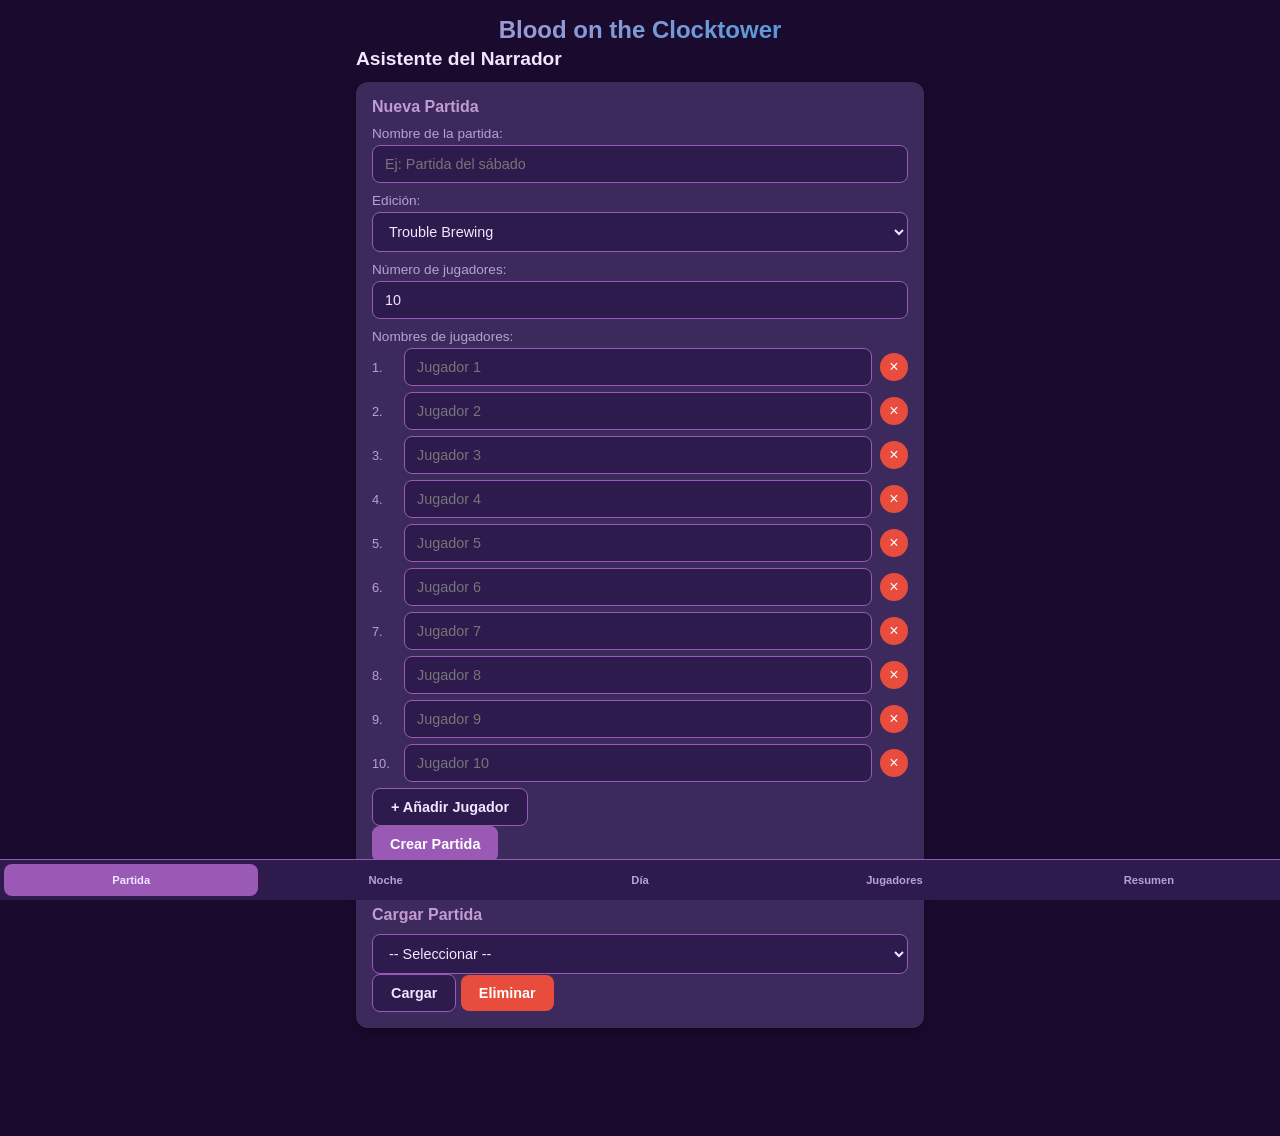
==== index.html @ c4248888 "Initial release: BotC Narrator Helper web app Mobile-first web app to assist Blood on the Clocktower" ====
<!DOCTYPE html>
<html lang="es">
<head>
    <meta charset="UTF-8">
    <meta name="viewport" content="width=device-width, initial-scale=1.0, user-scalable=no">
    <title>BotC Narrator Helper</title>
    <link rel="stylesheet" href="styles.css">
    <link rel="manifest" href="manifest.json">
    <meta name="theme-color" content="#1a0a2e">
    <link rel="icon" href="favicon.svg" type="image/svg+xml">
</head>
<body>
    <div id="app">
        <nav id="main-nav">
            <button class="nav-btn active" data-tab="setup">Partida</button>
            <button class="nav-btn" data-tab="night">Noche</button>
            <button class="nav-btn" data-tab="day">Día</button>
            <button class="nav-btn" data-tab="players">Jugadores</button>
            <button class="nav-btn" data-tab="summary">Resumen</button>
        </nav>

        <!-- SETUP TAB -->
        <section id="tab-setup" class="tab-content active">
            <h1>Blood on the Clocktower</h1>
            <h2>Asistente del Narrador</h2>

            <div id="no-game-section">
                <div class="card">
                    <h3>Nueva Partida</h3>
                    <label>Nombre de la partida:</label>
                    <input type="text" id="game-name" placeholder="Ej: Partida del sábado">

                    <label>Edición:</label>
                    <select id="edition-select">
                        <option value="trouble_brewing">Trouble Brewing</option>
                        <option value="bad_moon_rising">Bad Moon Rising</option>
                        <option value="sects_and_violets">Sects & Violets</option>
                        <option value="custom">Personalizada</option>
                    </select>

                    <label>Número de jugadores:</label>
                    <input type="number" id="player-count" min="5" max="25" value="10">

                    <div id="player-names-section">
                        <label>Nombres de jugadores:</label>
                        <div id="player-names-list"></div>
                        <button class="btn btn-secondary" id="add-player-btn">+ Añadir Jugador</button>
                    </div>

                    <button class="btn btn-primary" id="create-game-btn">Crear Partida</button>
                </div>

                <div class="card" id="load-game-card">
                    <h3>Cargar Partida</h3>
                    <select id="saved-games-select">
                        <option value="">-- Seleccionar --</option>
                    </select>
                    <button class="btn btn-secondary" id="load-game-btn">Cargar</button>
                    <button class="btn btn-danger" id="delete-game-btn">Eliminar</button>
                </div>
            </div>

            <div id="game-active-section" class="hidden">
                <div class="card">
                    <h3 id="active-game-title"></h3>
                    <p id="active-game-info"></p>
                    <div class="btn-group">
                        <button class="btn btn-secondary" id="reassign-roles-btn">Reasignar Roles</button>
                        <button class="btn btn-secondary" id="save-game-btn">Guardar</button>
                        <button class="btn btn-danger" id="end-game-btn">Finalizar Partida</button>
                    </div>
                </div>

                <div class="card">
                    <h3>Roles Asignados</h3>
                    <div id="roles-assignment-list"></div>
                </div>

                <div class="card">
                    <h3>Grimorio</h3>
                    <div id="grimoire-grid"></div>
                </div>
            </div>
        </section>

        <!-- NIGHT TAB -->
        <section id="tab-night" class="tab-content">
            <div class="phase-header">
                <h2>Fase de Noche <span id="night-number-display">1</span></h2>
                <div class="btn-group">
                    <button class="btn btn-small" id="prev-night-btn">← Anterior</button>
                    <button class="btn btn-small btn-primary" id="next-night-btn">Siguiente →</button>
                </div>
            </div>

            <div class="card">
                <h3>Orden de Despertar</h3>
                <p class="hint">Toca cada rol cuando lo hayas resuelto</p>
                <div id="night-order-list"></div>
            </div>

            <div class="card">
                <h3>Eventos de esta Noche</h3>
                <div id="night-events-list"></div>
                <div class="event-input">
                    <select id="night-event-player">
                        <option value="">Jugador...</option>
                    </select>
                    <input type="text" id="night-event-desc" placeholder="Descripción del evento">
                    <button class="btn btn-small btn-primary" id="add-night-event-btn">+</button>
                </div>
            </div>

            <div class="card">
                <h3>Muertes esta Noche</h3>
                <div id="night-deaths-list"></div>
                <div class="event-input">
                    <select id="night-death-player">
                        <option value="">Jugador...</option>
                    </select>
                    <input type="text" id="night-death-cause" placeholder="Causa de muerte">
                    <button class="btn btn-small btn-danger" id="add-night-death-btn">☠</button>
                </div>
            </div>
        </section>

        <!-- DAY TAB -->
        <section id="tab-day" class="tab-content">
            <div class="phase-header">
                <h2>Fase de Día <span id="day-number-display">1</span></h2>
                <button class="btn btn-small btn-primary" id="advance-phase-btn">Pasar a Noche →</button>
            </div>

            <div class="card">
                <h3>Temporizador de Discusión</h3>
                <div class="timer-section">
                    <span id="timer-display">05:00</span>
                    <div class="btn-group">
                        <button class="btn btn-small" id="timer-minus">-1m</button>
                        <button class="btn btn-small btn-primary" id="timer-start">Iniciar</button>
                        <button class="btn btn-small btn-danger" id="timer-reset">Reset</button>
                        <button class="btn btn-small" id="timer-plus">+1m</button>
                    </div>
                </div>
            </div>

            <div class="card">
                <h3>Nominaciones</h3>
                <div id="nominations-list"></div>
                <div class="nomination-input">
                    <select id="nominator-select">
                        <option value="">Nominador...</option>
                    </select>
                    <span>nomina a</span>
                    <select id="nominated-select">
                        <option value="">Nominado...</option>
                    </select>
                    <button class="btn btn-small btn-primary" id="add-nomination-btn">Nominar</button>
                </div>
            </div>

            <div class="card" id="voting-card" class="hidden">
                <h3>Votación Activa: <span id="voting-target"></span></h3>
                <p class="hint">Votos necesarios: <span id="votes-needed"></span></p>
                <div id="voting-players-list"></div>
                <div class="vote-result">
                    <span>Total: <strong id="vote-count">0</strong></span>
                    <button class="btn btn-small btn-primary" id="resolve-vote-btn">Resolver</button>
                </div>
            </div>

            <div class="card">
                <h3>Ejecución del Pueblo</h3>
                <div id="execution-section">
                    <select id="execute-player-select">
                        <option value="">Nadie ejecutado</option>
                    </select>
                    <input type="text" id="execution-notes" placeholder="Notas (ej: usó su voto de muerto)">
                    <button class="btn btn-danger" id="execute-btn">Ejecutar</button>
                </div>
                <div id="today-execution"></div>
            </div>
        </section>

        <!-- PLAYERS TAB -->
        <section id="tab-players" class="tab-content">
            <h2>Estado de Jugadores</h2>
            <div id="players-detail-list"></div>
        </section>

        <!-- SUMMARY TAB -->
        <section id="tab-summary" class="tab-content">
            <h2>Resumen de la Partida</h2>
            <div class="card">
                <h3>Resultado</h3>
                <div class="btn-group">
                    <button class="btn btn-primary" id="win-good-btn">Victoria del Bien</button>
                    <button class="btn btn-danger" id="win-evil-btn">Victoria del Mal</button>
                </div>
                <p id="winner-display"></p>
            </div>

            <div class="card">
                <h3>Cronología</h3>
                <div id="timeline-list"></div>
            </div>

            <div class="card">
                <h3>Estadísticas</h3>
                <div id="stats-section"></div>
            </div>

            <div class="card">
                <h3>Exportar</h3>
                <button class="btn btn-secondary" id="export-text-btn">Copiar como Texto</button>
                <button class="btn btn-secondary" id="export-json-btn">Descargar JSON</button>
            </div>
        </section>
    </div>

    <!-- MODALS -->
    <div id="modal-overlay" class="hidden">
        <div id="modal-content">
            <button class="modal-close" id="modal-close-btn">×</button>
            <div id="modal-body"></div>
        </div>
    </div>

    <script src="roles.js"></script>
    <script src="app.js"></script>
</body>
</html>
---- styles.css ----
* {
    margin: 0;
    padding: 0;
    box-sizing: border-box;
}

:root {
    --bg-primary: #1a0a2e;
    --bg-secondary: #2d1b4e;
    --bg-card: #3d2a5c;
    --text-primary: #f0e6ff;
    --text-secondary: #b8a0d4;
    --accent: #9b59b6;
    --accent-light: #c39bd3;
    --good: #3498db;
    --evil: #e74c3c;
    --dead: #666;
    --success: #2ecc71;
    --warning: #f39c12;
    --danger: #e74c3c;
    --radius: 12px;
    --shadow: 0 4px 12px rgba(0,0,0,0.3);
}

html, body {
    font-family: -apple-system, BlinkMacSystemFont, 'Segoe UI', sans-serif;
    background: var(--bg-primary);
    color: var(--text-primary);
    min-height: 100vh;
    overflow-x: hidden;
    -webkit-tap-highlight-color: transparent;
}

#app {
    max-width: 600px;
    margin: 0 auto;
    padding-bottom: 80px;
}

/* Navigation */
#main-nav {
    position: fixed;
    bottom: 0;
    left: 0;
    right: 0;
    display: flex;
    background: var(--bg-secondary);
    border-top: 1px solid var(--accent);
    z-index: 1000;
    padding: 4px;
}

.nav-btn {
    flex: 1;
    padding: 10px 4px;
    background: none;
    border: none;
    color: var(--text-secondary);
    font-size: 0.7rem;
    font-weight: 600;
    cursor: pointer;
    border-radius: 8px;
    transition: all 0.2s;
}

.nav-btn.active {
    color: var(--text-primary);
    background: var(--accent);
}

/* Tabs */
.tab-content {
    display: none;
    padding: 16px;
    animation: fadeIn 0.3s;
}

.tab-content.active {
    display: block;
}

@keyframes fadeIn {
    from { opacity: 0; transform: translateY(10px); }
    to { opacity: 1; transform: translateY(0); }
}

/* Typography */
h1 {
    font-size: 1.5rem;
    text-align: center;
    margin-bottom: 4px;
    background: linear-gradient(135deg, var(--accent-light), var(--good));
    -webkit-background-clip: text;
    -webkit-text-fill-color: transparent;
    background-clip: text;
}

h2 {
    font-size: 1.2rem;
    margin-bottom: 12px;
    color: var(--text-primary);
}

h3 {
    font-size: 1rem;
    margin-bottom: 10px;
    color: var(--accent-light);
}

/* Cards */
.card {
    background: var(--bg-card);
    border-radius: var(--radius);
    padding: 16px;
    margin-bottom: 12px;
    box-shadow: var(--shadow);
}

/* Buttons */
.btn {
    padding: 10px 18px;
    border: none;
    border-radius: 8px;
    font-size: 0.9rem;
    font-weight: 600;
    cursor: pointer;
    transition: all 0.2s;
    display: inline-block;
}

.btn-primary {
    background: var(--accent);
    color: white;
}

.btn-primary:hover {
    background: var(--accent-light);
}

.btn-secondary {
    background: var(--bg-secondary);
    color: var(--text-primary);
    border: 1px solid var(--accent);
}

.btn-danger {
    background: var(--danger);
    color: white;
}

.btn-small {
    padding: 6px 12px;
    font-size: 0.8rem;
}

.btn-group {
    display: flex;
    gap: 8px;
    flex-wrap: wrap;
    margin-top: 8px;
}

/* Forms */
label {
    display: block;
    font-size: 0.85rem;
    color: var(--text-secondary);
    margin-bottom: 4px;
    margin-top: 10px;
}

input, select, textarea {
    width: 100%;
    padding: 10px 12px;
    background: var(--bg-secondary);
    border: 1px solid var(--accent);
    border-radius: 8px;
    color: var(--text-primary);
    font-size: 0.9rem;
    outline: none;
    transition: border-color 0.2s;
}

input:focus, select:focus, textarea:focus {
    border-color: var(--accent-light);
}

textarea {
    resize: vertical;
    min-height: 60px;
}

/* Player name inputs */
.player-name-input {
    display: flex;
    align-items: center;
    gap: 8px;
    margin-bottom: 6px;
}

.player-name-input input {
    flex: 1;
}

.player-name-input .remove-player {
    background: var(--danger);
    color: white;
    border: none;
    border-radius: 50%;
    width: 28px;
    height: 28px;
    cursor: pointer;
    font-size: 1rem;
    line-height: 1;
}

/* Night order */
.night-order-item {
    display: flex;
    align-items: center;
    padding: 10px 12px;
    background: var(--bg-secondary);
    border-radius: 8px;
    margin-bottom: 6px;
    cursor: pointer;
    transition: all 0.2s;
    border-left: 4px solid var(--accent);
}

.night-order-item.done {
    opacity: 0.5;
    border-left-color: var(--success);
    text-decoration: line-through;
}

.night-order-item .order-num {
    font-weight: bold;
    margin-right: 10px;
    color: var(--accent-light);
    min-width: 24px;
}

.night-order-item .role-name {
    flex: 1;
    font-weight: 600;
}

.night-order-item .player-name {
    font-size: 0.8rem;
    color: var(--text-secondary);
}

.night-order-item.first-night {
    border-left-color: var(--warning);
}

/* Role badges */
.role-badge {
    display: inline-block;
    padding: 2px 8px;
    border-radius: 12px;
    font-size: 0.7rem;
    font-weight: bold;
    text-transform: uppercase;
}

.role-badge.townsfolk { background: var(--good); color: white; }
.role-badge.outsider { background: #2980b9; color: white; }
.role-badge.minion { background: var(--warning); color: black; }
.role-badge.demon { background: var(--evil); color: white; }

/* Player cards */
.player-card {
    background: var(--bg-secondary);
    border-radius: var(--radius);
    padding: 12px;
    margin-bottom: 8px;
    border-left: 4px solid var(--good);
    transition: all 0.2s;
}

.player-card.evil {
    border-left-color: var(--evil);
}

.player-card.dead {
    opacity: 0.6;
    border-left-color: var(--dead);
}

.player-card-header {
    display: flex;
    justify-content: space-between;
    align-items: center;
    margin-bottom: 6px;
}

.player-card-name {
    font-weight: bold;
    font-size: 1rem;
}

.player-card-role {
    font-size: 0.8rem;
    color: var(--text-secondary);
}

.player-statuses {
    display: flex;
    gap: 4px;
    flex-wrap: wrap;
    margin-top: 6px;
}

.status-tag {
    font-size: 0.7rem;
    padding: 2px 8px;
    border-radius: 10px;
    cursor: pointer;
    border: 1px solid;
}

.status-tag.active {
    font-weight: bold;
}

.status-tag.poisoned { border-color: #27ae60; color: #27ae60; }
.status-tag.poisoned.active { background: #27ae60; color: white; }
.status-tag.drunk { border-color: #f39c12; color: #f39c12; }
.status-tag.drunk.active { background: #f39c12; color: black; }
.status-tag.protected { border-color: #3498db; color: #3498db; }
.status-tag.protected.active { background: #3498db; color: white; }
.status-tag.dead { border-color: #e74c3c; color: #e74c3c; }
.status-tag.dead.active { background: #e74c3c; color: white; }
.status-tag.no-ability { border-color: #95a5a6; color: #95a5a6; }
.status-tag.no-ability.active { background: #95a5a6; color: white; }
.status-tag.used-vote { border-color: #8e44ad; color: #8e44ad; }
.status-tag.used-vote.active { background: #8e44ad; color: white; }

/* Player notes */
.player-notes {
    margin-top: 8px;
}

.player-notes textarea {
    font-size: 0.8rem;
    min-height: 40px;
    padding: 8px;
}

/* Nominations */
.nomination-item {
    display: flex;
    align-items: center;
    justify-content: space-between;
    padding: 8px 12px;
    background: var(--bg-card);
    border-radius: 8px;
    margin-bottom: 6px;
}

.nomination-input {
    display: flex;
    align-items: center;
    gap: 6px;
    flex-wrap: wrap;
    margin-top: 10px;
}

.nomination-input select {
    width: auto;
    flex: 1;
    min-width: 100px;
}

.nomination-input span {
    font-size: 0.8rem;
    color: var(--text-secondary);
}

/* Voting */
.vote-player-item {
    display: flex;
    align-items: center;
    justify-content: space-between;
    padding: 8px 12px;
    background: var(--bg-card);
    border-radius: 8px;
    margin-bottom: 4px;
    cursor: pointer;
}

.vote-player-item.voted {
    background: var(--accent);
}

.vote-player-item.dead-voter {
    opacity: 0.7;
    font-style: italic;
}

.vote-result {
    display: flex;
    align-items: center;
    justify-content: space-between;
    margin-top: 10px;
    padding-top: 10px;
    border-top: 1px solid var(--accent);
}

/* Timer */
.timer-section {
    text-align: center;
}

#timer-display {
    font-size: 2.5rem;
    font-weight: bold;
    display: block;
    margin-bottom: 10px;
    font-variant-numeric: tabular-nums;
}

#timer-display.warning {
    color: var(--warning);
}

#timer-display.danger {
    color: var(--danger);
    animation: pulse 1s infinite;
}

@keyframes pulse {
    0%, 100% { opacity: 1; }
    50% { opacity: 0.5; }
}

/* Events */
.event-item {
    display: flex;
    align-items: center;
    gap: 8px;
    padding: 8px;
    background: var(--bg-secondary);
    border-radius: 8px;
    margin-bottom: 4px;
    font-size: 0.85rem;
}

.event-item .event-delete {
    background: none;
    border: none;
    color: var(--danger);
    cursor: pointer;
    font-size: 1.1rem;
}

.event-input {
    display: flex;
    gap: 6px;
    margin-top: 8px;
    align-items: center;
}

.event-input select {
    width: auto;
    min-width: 100px;
}

.event-input input {
    flex: 1;
}

/* Death marker */
.death-item {
    display: flex;
    align-items: center;
    gap: 8px;
    padding: 8px 12px;
    background: rgba(231, 76, 60, 0.15);
    border: 1px solid var(--danger);
    border-radius: 8px;
    margin-bottom: 4px;
}

.death-item .skull {
    font-size: 1.2rem;
}

/* Grimoire */
#grimoire-grid {
    display: grid;
    grid-template-columns: repeat(auto-fill, minmax(80px, 1fr));
    gap: 8px;
}

.grimoire-token {
    text-align: center;
    padding: 8px 4px;
    background: var(--bg-secondary);
    border-radius: var(--radius);
    border: 2px solid transparent;
    cursor: pointer;
    transition: all 0.2s;
}

.grimoire-token.good {
    border-color: var(--good);
}

.grimoire-token.evil {
    border-color: var(--evil);
}

.grimoire-token.dead {
    opacity: 0.4;
}

.grimoire-token .token-name {
    font-size: 0.7rem;
    font-weight: bold;
    margin-bottom: 2px;
    white-space: nowrap;
    overflow: hidden;
    text-overflow: ellipsis;
}

.grimoire-token .token-role {
    font-size: 0.6rem;
    color: var(--text-secondary);
}

/* Timeline */
.timeline-entry {
    padding: 8px 12px;
    border-left: 3px solid var(--accent);
    margin-bottom: 8px;
    margin-left: 8px;
}

.timeline-entry.night {
    border-left-color: #2c3e50;
}

.timeline-entry.day {
    border-left-color: var(--warning);
}

.timeline-entry .timeline-phase {
    font-size: 0.7rem;
    font-weight: bold;
    text-transform: uppercase;
    color: var(--text-secondary);
}

.timeline-entry .timeline-text {
    font-size: 0.85rem;
    margin-top: 2px;
}

/* Roles assignment */
.role-assignment-item {
    display: flex;
    justify-content: space-between;
    align-items: center;
    padding: 8px 12px;
    background: var(--bg-secondary);
    border-radius: 8px;
    margin-bottom: 4px;
}

.role-assignment-item .ra-player {
    font-weight: bold;
}

.role-assignment-item .ra-role {
    font-size: 0.85rem;
}

/* Phase header */
.phase-header {
    display: flex;
    justify-content: space-between;
    align-items: center;
    margin-bottom: 12px;
}

/* Modal */
#modal-overlay {
    position: fixed;
    top: 0;
    left: 0;
    right: 0;
    bottom: 0;
    background: rgba(0,0,0,0.8);
    display: flex;
    align-items: center;
    justify-content: center;
    z-index: 2000;
    padding: 20px;
}

#modal-overlay.hidden {
    display: none;
}

#modal-content {
    background: var(--bg-card);
    border-radius: var(--radius);
    padding: 20px;
    width: 100%;
    max-width: 500px;
    max-height: 80vh;
    overflow-y: auto;
    position: relative;
}

.modal-close {
    position: absolute;
    top: 10px;
    right: 14px;
    background: none;
    border: none;
    color: var(--text-primary);
    font-size: 1.5rem;
    cursor: pointer;
}

/* Hint text */
.hint {
    font-size: 0.8rem;
    color: var(--text-secondary);
    margin-bottom: 8px;
}

/* Hidden utility */
.hidden {
    display: none !important;
}

/* Stats */
#stats-section .stat-row {
    display: flex;
    justify-content: space-between;
    padding: 6px 0;
    border-bottom: 1px solid var(--bg-secondary);
}

/* Scrollbar */
::-webkit-scrollbar {
    width: 6px;
}

::-webkit-scrollbar-track {
    background: var(--bg-primary);
}

::-webkit-scrollbar-thumb {
    background: var(--accent);
    border-radius: 3px;
}

/* Responsive */
@media (max-width: 380px) {
    .nav-btn {
        font-size: 0.65rem;
        padding: 8px 2px;
    }

    .btn {
        padding: 8px 12px;
        font-size: 0.8rem;
    }
}
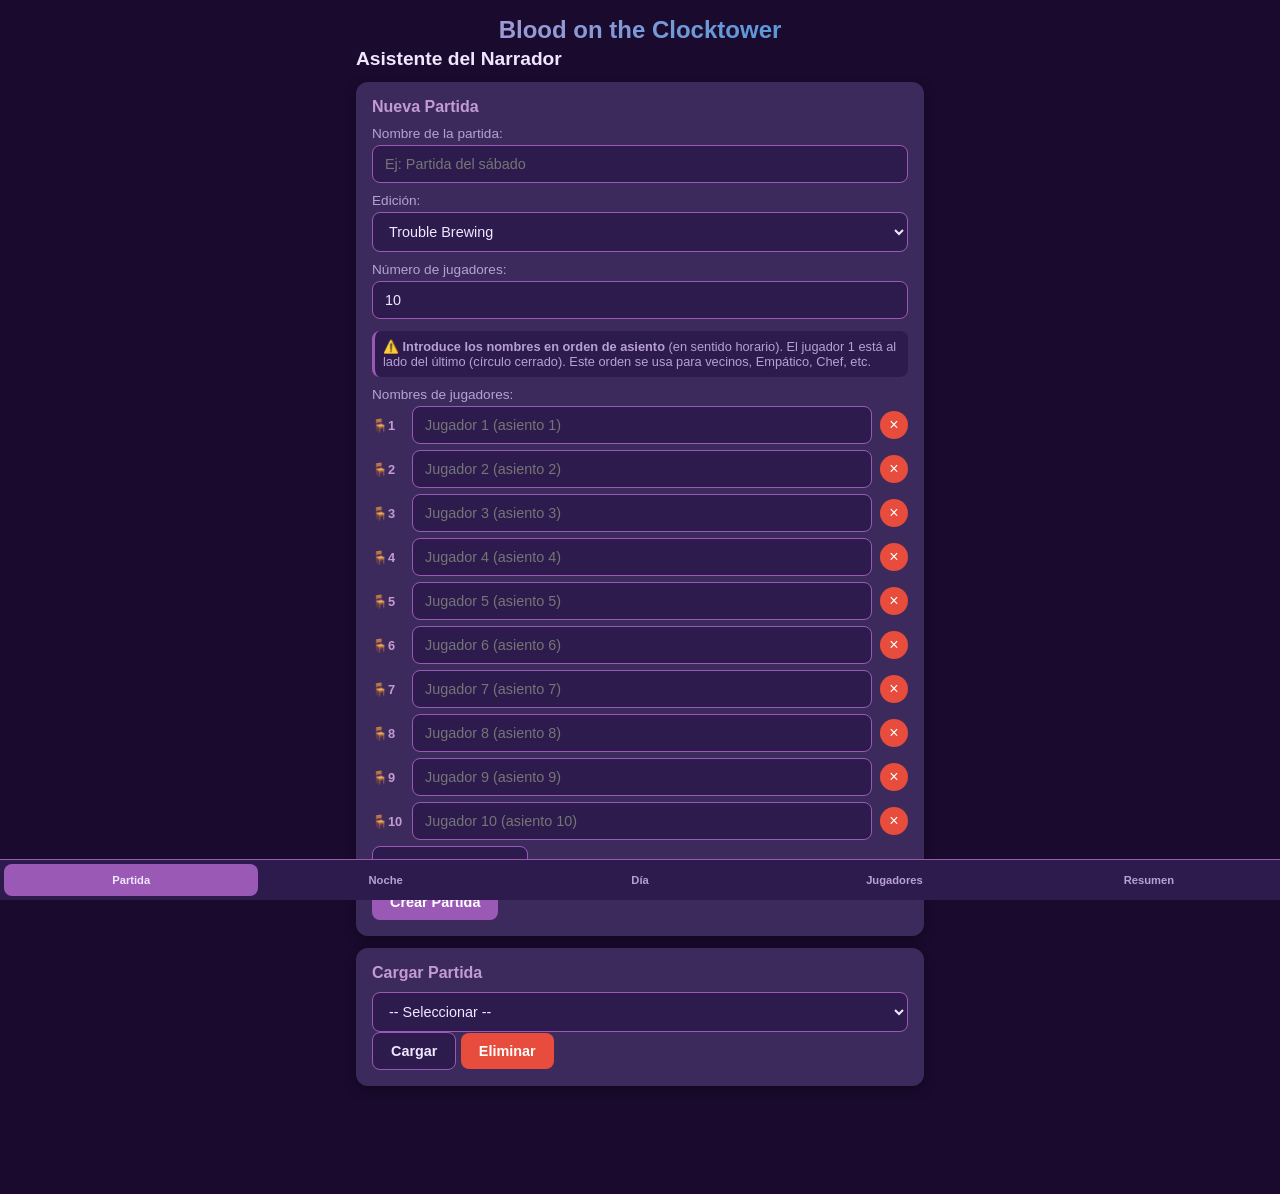
==== commit 899cc1e9: "Add seating order system with neighbor tracking - Player input order = seating order (circular, cloc" ====
--- a/index.html
+++ b/index.html
@@ -42,6 +42,7 @@
                     <input type="number" id="player-count" min="5" max="25" value="10">
 
                     <div id="player-names-section">
+                        <p class="hint" style="margin-top:12px;padding:8px;background:var(--bg-secondary);border-radius:8px;border-left:3px solid var(--accent);">⚠️ <strong>Introduce los nombres en orden de asiento</strong> (en sentido horario). El jugador 1 está al lado del último (círculo cerrado). Este orden se usa para vecinos, Empático, Chef, etc.</p>
                         <label>Nombres de jugadores:</label>
                         <div id="player-names-list"></div>
                         <button class="btn btn-secondary" id="add-player-btn">+ Añadir Jugador</button>
@@ -226,6 +227,18 @@
         </div>
     </div>
 
+    <!-- ROLE CARD FULLSCREEN (to show players) -->
+    <div id="role-card-fullscreen" class="hidden">
+        <div class="role-card-inner">
+            <div class="role-card-team" id="rc-team"></div>
+            <div class="role-card-icon" id="rc-icon"></div>
+            <h1 class="role-card-name" id="rc-name"></h1>
+            <p class="role-card-ability" id="rc-ability"></p>
+            <div class="role-card-reminder" id="rc-reminder"></div>
+            <button class="btn btn-primary role-card-close" id="rc-close">Cerrar</button>
+        </div>
+    </div>
+
     <script src="roles.js"></script>
     <script src="app.js"></script>
 </body>
--- a/styles.css
+++ b/styles.css
@@ -516,6 +516,13 @@
     opacity: 0.4;
 }
 
+.grimoire-token .token-seat {
+    font-size: 0.65rem;
+    font-weight: bold;
+    color: var(--accent-light);
+    margin-bottom: 2px;
+}
+
 .grimoire-token .token-name {
     font-size: 0.7rem;
     font-weight: bold;
@@ -660,6 +667,110 @@
     border-radius: 3px;
 }
 
+/* Role Card Fullscreen */
+#role-card-fullscreen {
+    position: fixed;
+    top: 0;
+    left: 0;
+    right: 0;
+    bottom: 0;
+    background: #0a0014;
+    z-index: 9999;
+    display: flex;
+    align-items: center;
+    justify-content: center;
+    padding: 20px;
+}
+
+#role-card-fullscreen.hidden {
+    display: none !important;
+}
+
+.role-card-inner {
+    text-align: center;
+    max-width: 400px;
+    width: 100%;
+}
+
+.role-card-team {
+    font-size: 0.9rem;
+    font-weight: bold;
+    text-transform: uppercase;
+    letter-spacing: 3px;
+    margin-bottom: 20px;
+    padding: 6px 16px;
+    border-radius: 20px;
+    display: inline-block;
+}
+
+.role-card-team.townsfolk {
+    background: var(--good);
+    color: white;
+}
+
+.role-card-team.outsider {
+    background: #2980b9;
+    color: white;
+}
+
+.role-card-team.minion {
+    background: var(--warning);
+    color: black;
+}
+
+.role-card-team.demon {
+    background: var(--evil);
+    color: white;
+}
+
+.role-card-icon {
+    font-size: 5rem;
+    margin: 20px 0;
+}
+
+.role-card-name {
+    font-size: 2rem;
+    margin-bottom: 16px;
+    color: var(--text-primary);
+    background: none;
+    -webkit-text-fill-color: var(--text-primary);
+}
+
+.role-card-ability {
+    font-size: 1.1rem;
+    line-height: 1.6;
+    color: var(--text-secondary);
+    margin-bottom: 24px;
+    padding: 16px;
+    background: var(--bg-card);
+    border-radius: var(--radius);
+    border: 1px solid var(--accent);
+}
+
+.role-card-reminder {
+    font-size: 0.85rem;
+    color: var(--text-secondary);
+    font-style: italic;
+    margin-bottom: 30px;
+}
+
+.role-card-close {
+    padding: 14px 40px;
+    font-size: 1rem;
+}
+
+/* Show Role Button in Grimoire */
+.show-role-btn {
+    background: var(--accent);
+    color: white;
+    border: none;
+    border-radius: 6px;
+    padding: 4px 8px;
+    font-size: 0.65rem;
+    cursor: pointer;
+    margin-top: 4px;
+}
+
 /* Responsive */
 @media (max-width: 380px) {
     .nav-btn {
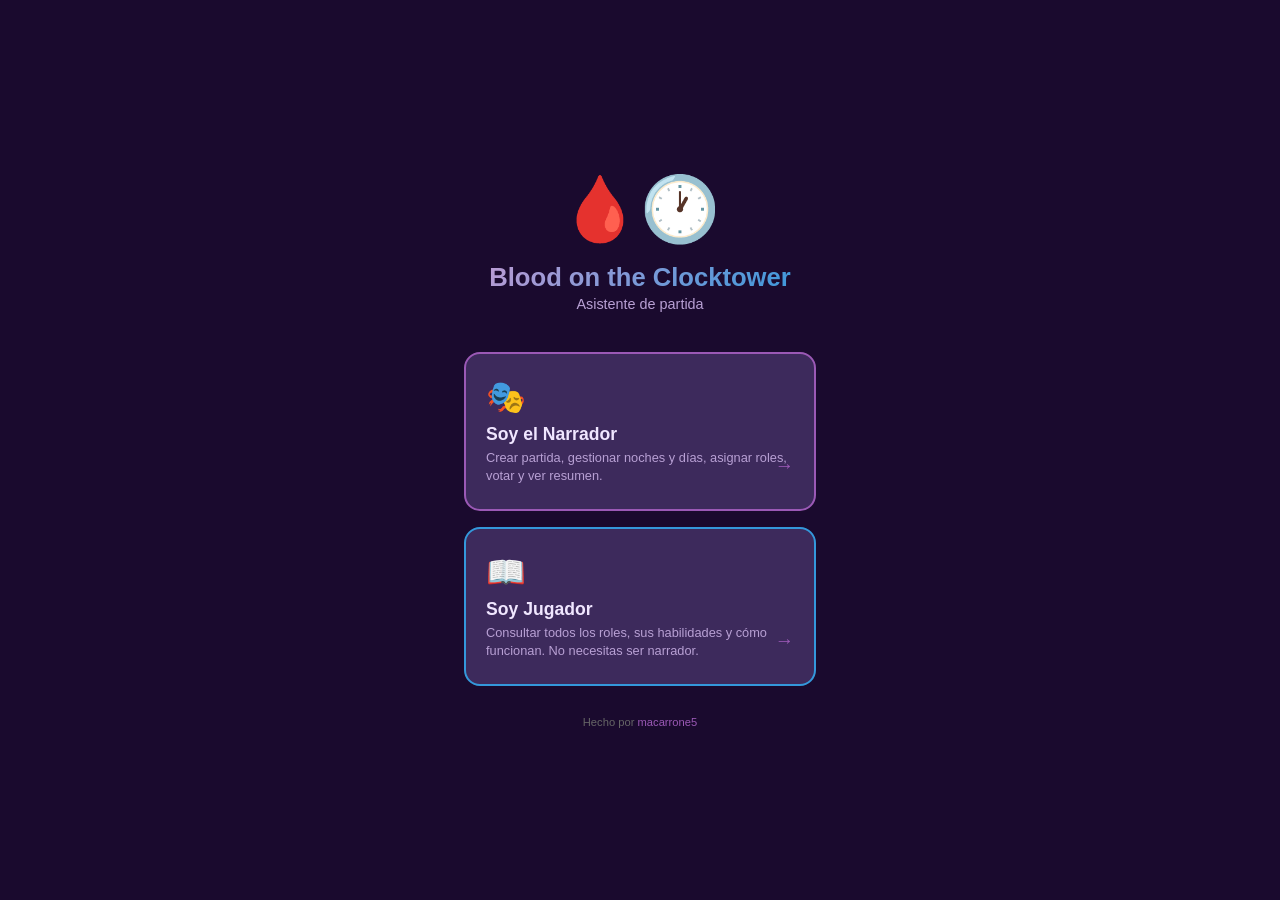
==== commit 98585268: "Add landing page + player roles guide + mobile fixes - New index.html landing page: choose Narrator " ====
--- a/index.html
+++ b/index.html
@@ -2,244 +2,140 @@
 <html lang="es">
 <head>
     <meta charset="UTF-8">
-    <meta name="viewport" content="width=device-width, initial-scale=1.0, user-scalable=no">
-    <title>BotC Narrator Helper</title>
-    <link rel="stylesheet" href="styles.css">
+    <meta name="viewport" content="width=device-width, initial-scale=1.0, maximum-scale=1.0, user-scalable=no, viewport-fit=cover">
+    <meta name="apple-mobile-web-app-capable" content="yes">
+    <meta name="apple-mobile-web-app-status-bar-style" content="black-translucent">
+    <meta name="mobile-web-app-capable" content="yes">
+    <title>Blood on the Clocktower - Asistente</title>
+    <link rel="icon" href="favicon.svg" type="image/svg+xml">
     <link rel="manifest" href="manifest.json">
     <meta name="theme-color" content="#1a0a2e">
-    <link rel="icon" href="favicon.svg" type="image/svg+xml">
+    <style>
+        * { margin: 0; padding: 0; box-sizing: border-box; }
+
+        html, body {
+            font-family: -apple-system, BlinkMacSystemFont, 'Segoe UI', sans-serif;
+            background: #1a0a2e;
+            color: #f0e6ff;
+            min-height: 100vh;
+            min-height: -webkit-fill-available;
+            display: flex;
+            align-items: center;
+            justify-content: center;
+            -webkit-text-size-adjust: 100%;
+            -webkit-tap-highlight-color: transparent;
+        }
+
+        .landing {
+            text-align: center;
+            padding: 24px;
+            max-width: 400px;
+            width: 100%;
+        }
+
+        .logo {
+            font-size: 4rem;
+            margin-bottom: 16px;
+        }
+
+        h1 {
+            font-size: 1.6rem;
+            margin-bottom: 4px;
+            background: linear-gradient(135deg, #c39bd3, #3498db);
+            -webkit-background-clip: text;
+            -webkit-text-fill-color: transparent;
+            background-clip: text;
+        }
+
+        .subtitle {
+            color: #b8a0d4;
+            font-size: 0.9rem;
+            margin-bottom: 40px;
+        }
+
+        .menu-card {
+            display: block;
+            text-decoration: none;
+            background: #3d2a5c;
+            border-radius: 16px;
+            padding: 24px 20px;
+            margin-bottom: 16px;
+            border: 2px solid transparent;
+            transition: all 0.2s;
+            text-align: left;
+        }
+
+        .menu-card:active {
+            transform: scale(0.97);
+        }
+
+        .menu-card.narrator {
+            border-color: #9b59b6;
+        }
+
+        .menu-card.players {
+            border-color: #3498db;
+        }
+
+        .menu-card .card-icon {
+            font-size: 2rem;
+            margin-bottom: 8px;
+        }
+
+        .menu-card h2 {
+            font-size: 1.1rem;
+            color: #f0e6ff;
+            margin-bottom: 4px;
+        }
+
+        .menu-card p {
+            font-size: 0.8rem;
+            color: #b8a0d4;
+            line-height: 1.4;
+        }
+
+        .menu-card .arrow {
+            float: right;
+            font-size: 1.2rem;
+            margin-top: -30px;
+            color: #9b59b6;
+        }
+
+        .footer {
+            margin-top: 30px;
+            font-size: 0.7rem;
+            color: #666;
+        }
+
+        .footer a {
+            color: #9b59b6;
+            text-decoration: none;
+        }
+    </style>
 </head>
 <body>
-    <div id="app">
-        <nav id="main-nav">
-            <button class="nav-btn active" data-tab="setup">Partida</button>
-            <button class="nav-btn" data-tab="night">Noche</button>
-            <button class="nav-btn" data-tab="day">Día</button>
-            <button class="nav-btn" data-tab="players">Jugadores</button>
-            <button class="nav-btn" data-tab="summary">Resumen</button>
-        </nav>
+    <div class="landing">
+        <div class="logo">🩸🕐</div>
+        <h1>Blood on the Clocktower</h1>
+        <p class="subtitle">Asistente de partida</p>
 
-        <!-- SETUP TAB -->
-        <section id="tab-setup" class="tab-content active">
-            <h1>Blood on the Clocktower</h1>
-            <h2>Asistente del Narrador</h2>
+        <a href="narrator.html" class="menu-card narrator">
+            <div class="card-icon">🎭</div>
+            <h2>Soy el Narrador</h2>
+            <p>Crear partida, gestionar noches y días, asignar roles, votar y ver resumen.</p>
+            <span class="arrow">→</span>
+        </a>
 
-            <div id="no-game-section">
-                <div class="card">
-                    <h3>Nueva Partida</h3>
-                    <label>Nombre de la partida:</label>
-                    <input type="text" id="game-name" placeholder="Ej: Partida del sábado">
+        <a href="roles-guide.html" class="menu-card players">
+            <div class="card-icon">📖</div>
+            <h2>Soy Jugador</h2>
+            <p>Consultar todos los roles, sus habilidades y cómo funcionan. No necesitas ser narrador.</p>
+            <span class="arrow">→</span>
+        </a>
 
-                    <label>Edición:</label>
-                    <select id="edition-select">
-                        <option value="trouble_brewing">Trouble Brewing</option>
-                        <option value="bad_moon_rising">Bad Moon Rising</option>
-                        <option value="sects_and_violets">Sects & Violets</option>
-                        <option value="custom">Personalizada</option>
-                    </select>
-
-                    <label>Número de jugadores:</label>
-                    <input type="number" id="player-count" min="5" max="25" value="10">
-
-                    <div id="player-names-section">
-                        <p class="hint" style="margin-top:12px;padding:8px;background:var(--bg-secondary);border-radius:8px;border-left:3px solid var(--accent);">⚠️ <strong>Introduce los nombres en orden de asiento</strong> (en sentido horario). El jugador 1 está al lado del último (círculo cerrado). Este orden se usa para vecinos, Empático, Chef, etc.</p>
-                        <label>Nombres de jugadores:</label>
-                        <div id="player-names-list"></div>
-                        <button class="btn btn-secondary" id="add-player-btn">+ Añadir Jugador</button>
-                    </div>
-
-                    <button class="btn btn-primary" id="create-game-btn">Crear Partida</button>
-                </div>
-
-                <div class="card" id="load-game-card">
-                    <h3>Cargar Partida</h3>
-                    <select id="saved-games-select">
-                        <option value="">-- Seleccionar --</option>
-                    </select>
-                    <button class="btn btn-secondary" id="load-game-btn">Cargar</button>
-                    <button class="btn btn-danger" id="delete-game-btn">Eliminar</button>
-                </div>
-            </div>
-
-            <div id="game-active-section" class="hidden">
-                <div class="card">
-                    <h3 id="active-game-title"></h3>
-                    <p id="active-game-info"></p>
-                    <div class="btn-group">
-                        <button class="btn btn-secondary" id="reassign-roles-btn">Reasignar Roles</button>
-                        <button class="btn btn-secondary" id="save-game-btn">Guardar</button>
-                        <button class="btn btn-danger" id="end-game-btn">Finalizar Partida</button>
-                    </div>
-                </div>
-
-                <div class="card">
-                    <h3>Roles Asignados</h3>
-                    <div id="roles-assignment-list"></div>
-                </div>
-
-                <div class="card">
-                    <h3>Grimorio</h3>
-                    <div id="grimoire-grid"></div>
-                </div>
-            </div>
-        </section>
-
-        <!-- NIGHT TAB -->
-        <section id="tab-night" class="tab-content">
-            <div class="phase-header">
-                <h2>Fase de Noche <span id="night-number-display">1</span></h2>
-                <div class="btn-group">
-                    <button class="btn btn-small" id="prev-night-btn">← Anterior</button>
-                    <button class="btn btn-small btn-primary" id="next-night-btn">Siguiente →</button>
-                </div>
-            </div>
-
-            <div class="card">
-                <h3>Orden de Despertar</h3>
-                <p class="hint">Toca cada rol cuando lo hayas resuelto</p>
-                <div id="night-order-list"></div>
-            </div>
-
-            <div class="card">
-                <h3>Eventos de esta Noche</h3>
-                <div id="night-events-list"></div>
-                <div class="event-input">
-                    <select id="night-event-player">
-                        <option value="">Jugador...</option>
-                    </select>
-                    <input type="text" id="night-event-desc" placeholder="Descripción del evento">
-                    <button class="btn btn-small btn-primary" id="add-night-event-btn">+</button>
-                </div>
-            </div>
-
-            <div class="card">
-                <h3>Muertes esta Noche</h3>
-                <div id="night-deaths-list"></div>
-                <div class="event-input">
-                    <select id="night-death-player">
-                        <option value="">Jugador...</option>
-                    </select>
-                    <input type="text" id="night-death-cause" placeholder="Causa de muerte">
-                    <button class="btn btn-small btn-danger" id="add-night-death-btn">☠</button>
-                </div>
-            </div>
-        </section>
-
-        <!-- DAY TAB -->
-        <section id="tab-day" class="tab-content">
-            <div class="phase-header">
-                <h2>Fase de Día <span id="day-number-display">1</span></h2>
-                <button class="btn btn-small btn-primary" id="advance-phase-btn">Pasar a Noche →</button>
-            </div>
-
-            <div class="card">
-                <h3>Temporizador de Discusión</h3>
-                <div class="timer-section">
-                    <span id="timer-display">05:00</span>
-                    <div class="btn-group">
-                        <button class="btn btn-small" id="timer-minus">-1m</button>
-                        <button class="btn btn-small btn-primary" id="timer-start">Iniciar</button>
-                        <button class="btn btn-small btn-danger" id="timer-reset">Reset</button>
-                        <button class="btn btn-small" id="timer-plus">+1m</button>
-                    </div>
-                </div>
-            </div>
-
-            <div class="card">
-                <h3>Nominaciones</h3>
-                <div id="nominations-list"></div>
-                <div class="nomination-input">
-                    <select id="nominator-select">
-                        <option value="">Nominador...</option>
-                    </select>
-                    <span>nomina a</span>
-                    <select id="nominated-select">
-                        <option value="">Nominado...</option>
-                    </select>
-                    <button class="btn btn-small btn-primary" id="add-nomination-btn">Nominar</button>
-                </div>
-            </div>
-
-            <div class="card" id="voting-card" class="hidden">
-                <h3>Votación Activa: <span id="voting-target"></span></h3>
-                <p class="hint">Votos necesarios: <span id="votes-needed"></span></p>
-                <div id="voting-players-list"></div>
-                <div class="vote-result">
-                    <span>Total: <strong id="vote-count">0</strong></span>
-                    <button class="btn btn-small btn-primary" id="resolve-vote-btn">Resolver</button>
-                </div>
-            </div>
-
-            <div class="card">
-                <h3>Ejecución del Pueblo</h3>
-                <div id="execution-section">
-                    <select id="execute-player-select">
-                        <option value="">Nadie ejecutado</option>
-                    </select>
-                    <input type="text" id="execution-notes" placeholder="Notas (ej: usó su voto de muerto)">
-                    <button class="btn btn-danger" id="execute-btn">Ejecutar</button>
-                </div>
-                <div id="today-execution"></div>
-            </div>
-        </section>
-
-        <!-- PLAYERS TAB -->
-        <section id="tab-players" class="tab-content">
-            <h2>Estado de Jugadores</h2>
-            <div id="players-detail-list"></div>
-        </section>
-
-        <!-- SUMMARY TAB -->
-        <section id="tab-summary" class="tab-content">
-            <h2>Resumen de la Partida</h2>
-            <div class="card">
-                <h3>Resultado</h3>
-                <div class="btn-group">
-                    <button class="btn btn-primary" id="win-good-btn">Victoria del Bien</button>
-                    <button class="btn btn-danger" id="win-evil-btn">Victoria del Mal</button>
-                </div>
-                <p id="winner-display"></p>
-            </div>
-
-            <div class="card">
-                <h3>Cronología</h3>
-                <div id="timeline-list"></div>
-            </div>
-
-            <div class="card">
-                <h3>Estadísticas</h3>
-                <div id="stats-section"></div>
-            </div>
-
-            <div class="card">
-                <h3>Exportar</h3>
-                <button class="btn btn-secondary" id="export-text-btn">Copiar como Texto</button>
-                <button class="btn btn-secondary" id="export-json-btn">Descargar JSON</button>
-            </div>
-        </section>
+        <p class="footer">
+            Hecho por <a href="https://github.com/macarrone5">macarrone5</a>
+        </p>
     </div>
-
-    <!-- MODALS -->
-    <div id="modal-overlay" class="hidden">
-        <div id="modal-content">
-            <button class="modal-close" id="modal-close-btn">×</button>
-            <div id="modal-body"></div>
-        </div>
-    </div>
-
-    <!-- ROLE CARD FULLSCREEN (to show players) -->
-    <div id="role-card-fullscreen" class="hidden">
-        <div class="role-card-inner">
-            <div class="role-card-team" id="rc-team"></div>
-            <div class="role-card-icon" id="rc-icon"></div>
-            <h1 class="role-card-name" id="rc-name"></h1>
-            <p class="role-card-ability" id="rc-ability"></p>
-            <div class="role-card-reminder" id="rc-reminder"></div>
-            <button class="btn btn-primary role-card-close" id="rc-close">Cerrar</button>
-        </div>
-    </div>
-
-    <script src="roles.js"></script>
-    <script src="app.js"></script>
 </body>
 </html>
